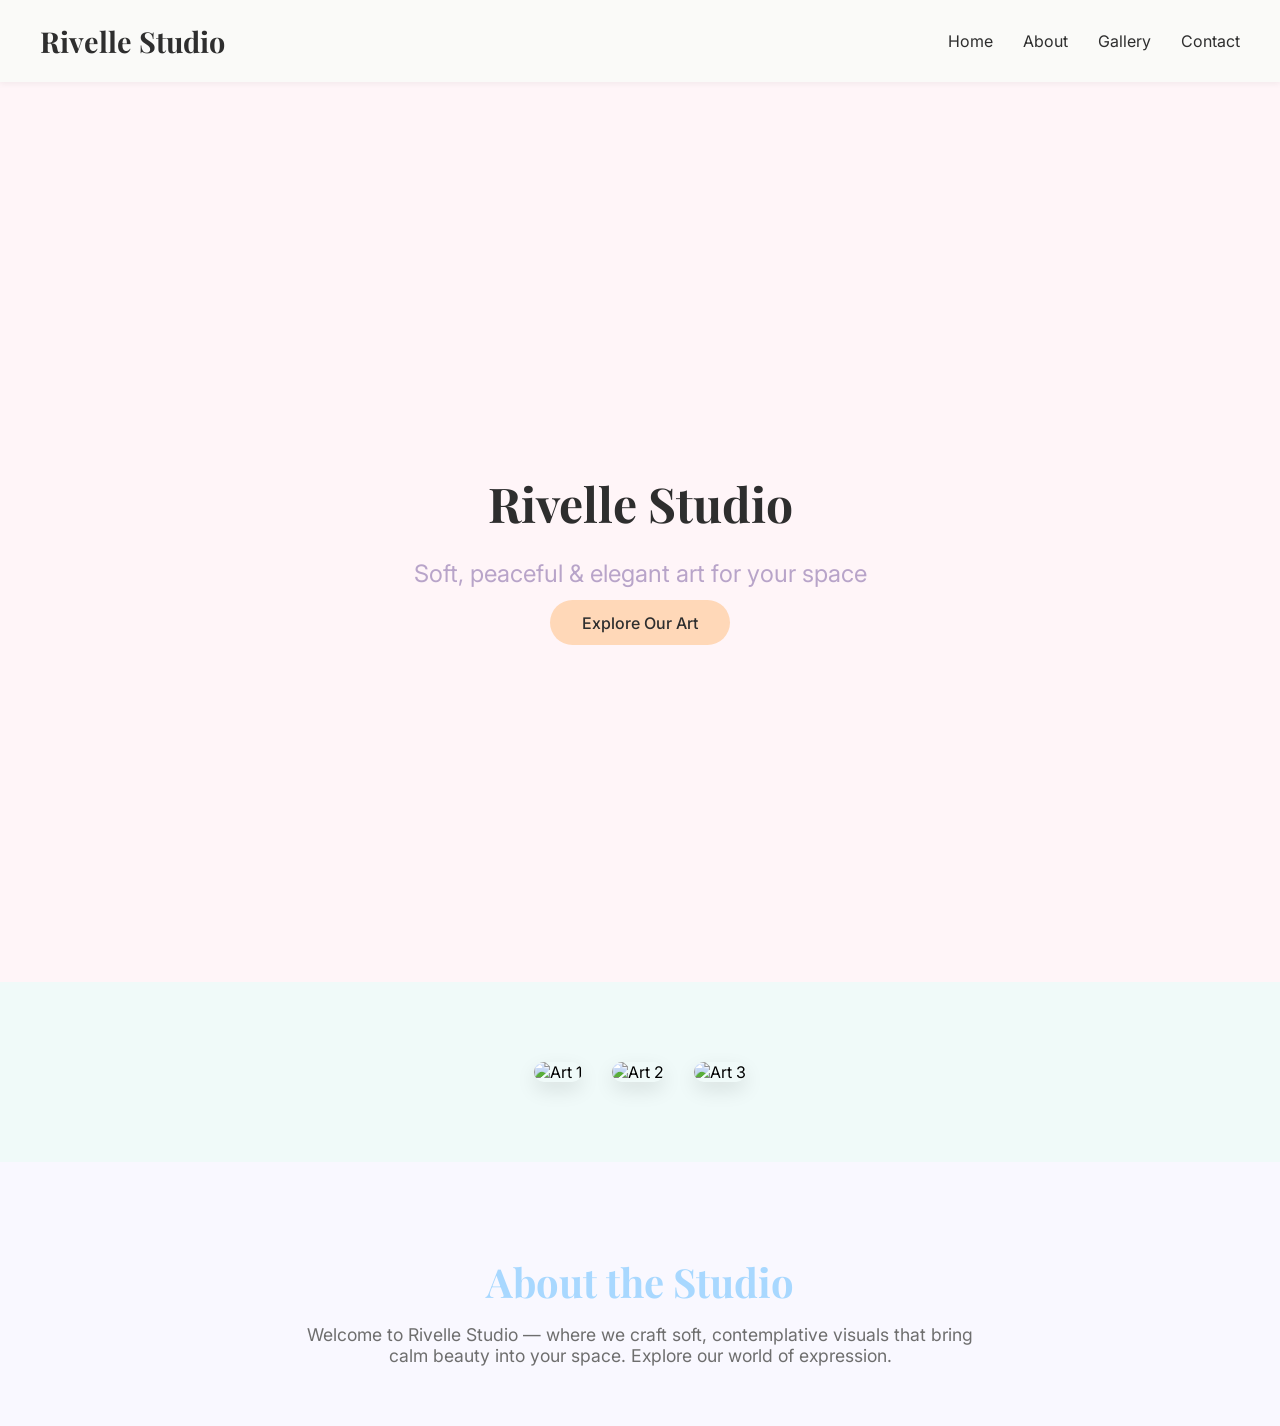
==== index.html @ d803dd53 "Update index.html" ====
<!DOCTYPE html>
<html lang="en">
<head>
<meta charset="UTF-8">
<meta name="viewport" content="width=device-width, initial-scale=1.0">
<title>Rivelle Studio</title>
<style>
@import url('https://fonts.googleapis.com/css2?family=Playfair+Display:wght@400;700&family=Inter:wght@300;400;500&display=swap');
body { margin:0; font-family:'Inter',sans-serif; scroll-behavior:smooth; background:#FDFBF7;}
a{text-decoration:none;color:#2E2E2E;}
#navbar{position:sticky;top:0;width:100%;background:#FAFAF8;box-shadow:0 2px 6px rgba(0,0,0,0.05);}
nav{display:flex;justify-content:space-between;align-items:center;padding:15px 40px;}
.logo{font-family:'Playfair Display',serif;font-size:1.8rem;font-weight:bold;color:#2E2E2E;}
.nav-links{list-style:none;display:flex;gap:30px;}
.nav-links li a:hover{color:#B8A4C9;}
#hero{display:flex;justify-content:center;align-items:center;text-align:center;height:100vh;background:#FFF5F8;padding:0 20px;}
#hero h1{font-family:'Playfair Display',serif;font-size:3rem;margin-bottom:0.5rem;color:#2E2E2E;}
#hero .tagline{font-size:1.5rem;color:#B8A4C9;margin-bottom:1.5rem;}
.btn{background:#FFD8B8;color:#2E2E2E;padding:.8rem 2rem;border:none;border-radius:25px;font-weight:500;transition:background .3s;}
.btn:hover{background:#FFC79A;}
#gallery{padding:80px 20px;display:flex;justify-content:center;flex-wrap:wrap;gap:30px;background:#F0FAF9;}
.gallery-item img{width:100%;max-width:350px;border-radius:15px;box-shadow:0 8px 20px rgba(0,0,0,0.1);transition:transform .3s,box-shadow .3s;}
.gallery-item img:hover{transform:scale(1.05);box-shadow:0 12px 30px rgba(0,0,0,0.15);}
#about{padding:60px 20px;text-align:center;background:#F9F8FF;}
#about h2{font-family:'Playfair Display',serif;font-size:2.5rem;margin-bottom:1rem;color:#A8D8FF;}
#about p{max-width:700px;margin:0 auto;color:#6E6E6E;font-size:1.1rem;}
@media(max-width:768px){#hero h1{font-size:2.5rem}#hero .tagline{font-size:1.2rem}.gallery-item img{max-width:90%}nav{flex-direction:column;gap:15px}.nav-links{flex-direction:column;gap:15px}}
</style>
</head>
<body>

<!-- Navbar -->
<header id="navbar">
<nav>
<div class="logo">Rivelle Studio</div>
<ul class="nav-links">
<li><a href="index.html">Home</a></li>
<li><a href="about.html">About</a></li>
<li><a href="gallery.html">Gallery</a></li>
<li><a href="contact.html">Contact</a></li>
</ul>
</nav>
</header>

<!-- Hero -->
<section id="hero">
<div class="hero-content">
<h1>Rivelle Studio</h1>
<p class="tagline">Soft, peaceful & elegant art for your space</p>
<a href="gallery.html" class="btn">Explore Our Art</a>
</div>
</section>

<!-- Gallery preview -->
<section id="gallery">
<div class="gallery-item"><img src="img1.jpg" alt="Art 1"></div>
<div class="gallery-item"><img src="img2.jpg" alt="Art 2"></div>
<div class="gallery-item"><img src="img3.jpg" alt="Art 3"></div>
</section>

<!-- About preview -->
<section id="about">
<h2>About the Studio</h2>
<p>Welcome to Rivelle Studio — where we craft soft, contemplative visuals that bring calm beauty into your space. Explore our world of expression.</p>
</section>

</body>
</html>
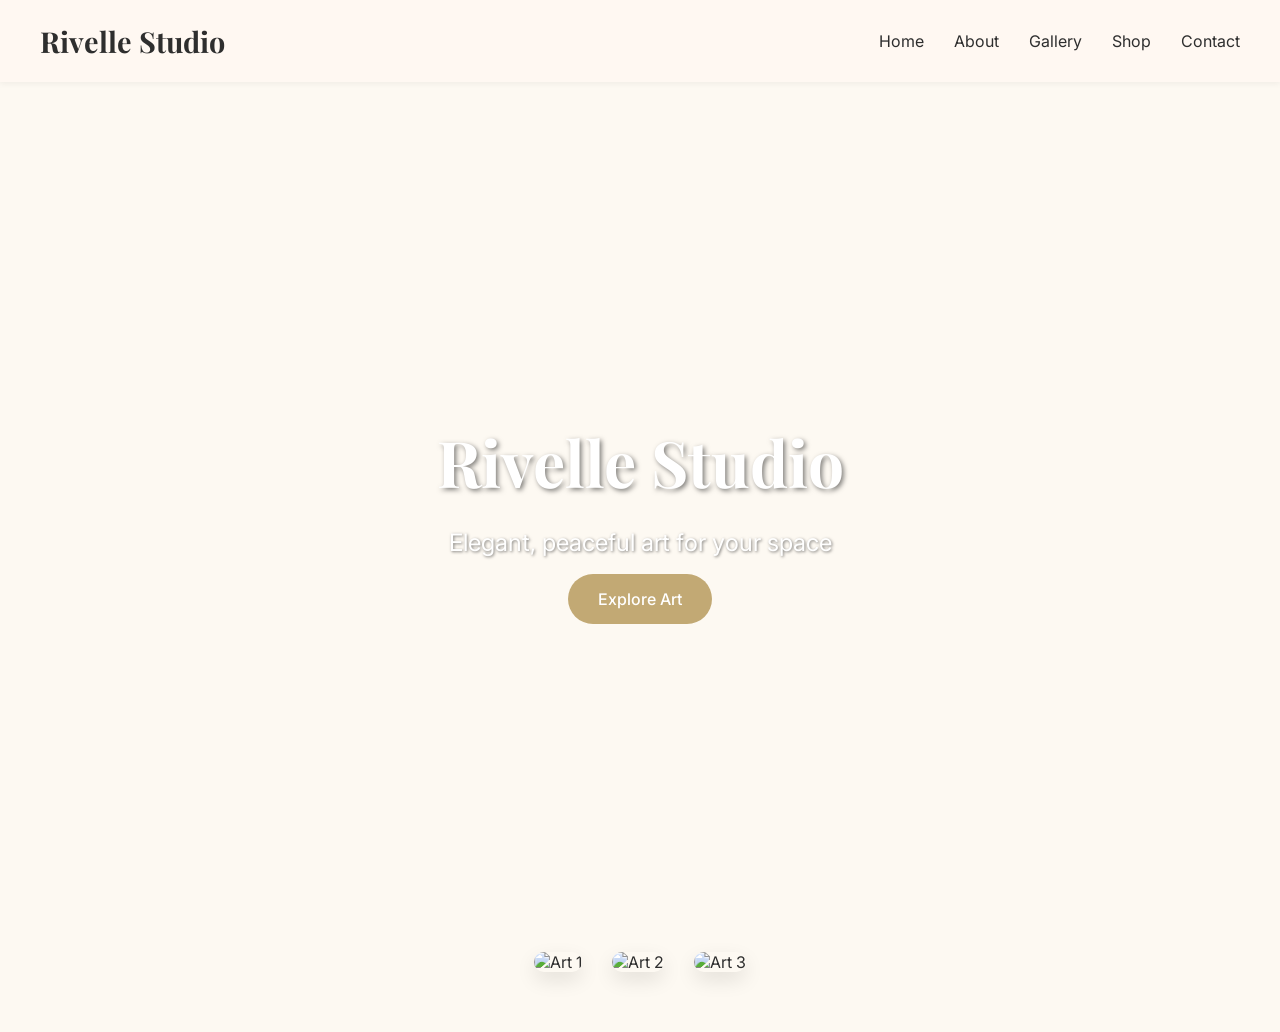
==== commit 5d5b979d: "Update index.html" ====
--- a/index.html
+++ b/index.html
@@ -6,30 +6,31 @@
 <title>Rivelle Studio</title>
 <style>
 @import url('https://fonts.googleapis.com/css2?family=Playfair+Display:wght@400;700&family=Inter:wght@300;400;500&display=swap');
-body { margin:0; font-family:'Inter',sans-serif; scroll-behavior:smooth; background:#FDFBF7;}
+
+body { margin:0; font-family:'Inter',sans-serif; background:#FDF9F2; color:#2E2E2E; scroll-behavior:smooth;}
 a{text-decoration:none;color:#2E2E2E;}
-#navbar{position:sticky;top:0;width:100%;background:#FAFAF8;box-shadow:0 2px 6px rgba(0,0,0,0.05);}
-nav{display:flex;justify-content:space-between;align-items:center;padding:15px 40px;}
-.logo{font-family:'Playfair Display',serif;font-size:1.8rem;font-weight:bold;color:#2E2E2E;}
-.nav-links{list-style:none;display:flex;gap:30px;}
-.nav-links li a:hover{color:#B8A4C9;}
-#hero{display:flex;justify-content:center;align-items:center;text-align:center;height:100vh;background:#FFF5F8;padding:0 20px;}
-#hero h1{font-family:'Playfair Display',serif;font-size:3rem;margin-bottom:0.5rem;color:#2E2E2E;}
-#hero .tagline{font-size:1.5rem;color:#B8A4C9;margin-bottom:1.5rem;}
-.btn{background:#FFD8B8;color:#2E2E2E;padding:.8rem 2rem;border:none;border-radius:25px;font-weight:500;transition:background .3s;}
-.btn:hover{background:#FFC79A;}
-#gallery{padding:80px 20px;display:flex;justify-content:center;flex-wrap:wrap;gap:30px;background:#F0FAF9;}
-.gallery-item img{width:100%;max-width:350px;border-radius:15px;box-shadow:0 8px 20px rgba(0,0,0,0.1);transition:transform .3s,box-shadow .3s;}
-.gallery-item img:hover{transform:scale(1.05);box-shadow:0 12px 30px rgba(0,0,0,0.15);}
-#about{padding:60px 20px;text-align:center;background:#F9F8FF;}
-#about h2{font-family:'Playfair Display',serif;font-size:2.5rem;margin-bottom:1rem;color:#A8D8FF;}
-#about p{max-width:700px;margin:0 auto;color:#6E6E6E;font-size:1.1rem;}
-@media(max-width:768px){#hero h1{font-size:2.5rem}#hero .tagline{font-size:1.2rem}.gallery-item img{max-width:90%}nav{flex-direction:column;gap:15px}.nav-links{flex-direction:column;gap:15px}}
+
+#navbar {position:sticky; top:0; width:100%; background:#FFF8F2; box-shadow:0 2px 6px rgba(0,0,0,0.05);}
+nav{display:flex; justify-content:space-between; align-items:center; padding:15px 40px;}
+.logo{font-family:'Playfair Display', serif; font-size:1.8rem; font-weight:bold;}
+.nav-links{list-style:none; display:flex; gap:30px;}
+.nav-links li a:hover{color:#C2A974;}
+
+#hero{display:flex; justify-content:center; align-items:center; height:90vh; text-align:center; background:url('img_home.jpg') center/cover no-repeat; color:#FFF;}
+#hero h1{font-family:'Playfair Display', serif; font-size:4rem; margin-bottom:1rem; text-shadow:2px 2px 5px rgba(0,0,0,0.5);}
+#hero p{font-size:1.5rem; margin-bottom:2rem; text-shadow:1px 1px 3px rgba(0,0,0,0.5);}
+.btn{background:#C2A974; color:#FFF; padding:15px 30px; border-radius:25px; font-weight:500; transition:0.3s;}
+.btn:hover{background:#B5955F;}
+
+#preview-gallery{display:flex; justify-content:center; gap:30px; flex-wrap:wrap; padding:60px 20px;}
+.preview-item img{width:100%; max-width:300px; border-radius:15px; box-shadow:0 8px 20px rgba(0,0,0,0.1); transition:transform .3s;}
+.preview-item img:hover{transform:scale(1.05);}
+
+@media(max-width:768px){#hero h1{font-size:3rem;}#hero p{font-size:1.2rem;}}
 </style>
 </head>
 <body>
 
-<!-- Navbar -->
 <header id="navbar">
 <nav>
 <div class="logo">Rivelle Studio</div>
@@ -37,31 +38,24 @@
 <li><a href="index.html">Home</a></li>
 <li><a href="about.html">About</a></li>
 <li><a href="gallery.html">Gallery</a></li>
+<li><a href="shop.html">Shop</a></li>
 <li><a href="contact.html">Contact</a></li>
 </ul>
 </nav>
 </header>
 
-<!-- Hero -->
 <section id="hero">
-<div class="hero-content">
+<div>
 <h1>Rivelle Studio</h1>
-<p class="tagline">Soft, peaceful & elegant art for your space</p>
-<a href="gallery.html" class="btn">Explore Our Art</a>
+<p>Elegant, peaceful art for your space</p>
+<a href="gallery.html" class="btn">Explore Art</a>
 </div>
 </section>
 
-<!-- Gallery preview -->
-<section id="gallery">
-<div class="gallery-item"><img src="img1.jpg" alt="Art 1"></div>
-<div class="gallery-item"><img src="img2.jpg" alt="Art 2"></div>
-<div class="gallery-item"><img src="img3.jpg" alt="Art 3"></div>
-</section>
-
-<!-- About preview -->
-<section id="about">
-<h2>About the Studio</h2>
-<p>Welcome to Rivelle Studio — where we craft soft, contemplative visuals that bring calm beauty into your space. Explore our world of expression.</p>
+<section id="preview-gallery">
+<div class="preview-item"><img src="art1.jpg" alt="Art 1"></div>
+<div class="preview-item"><img src="art2.jpg" alt="Art 2"></div>
+<div class="preview-item"><img src="art3.jpg" alt="Art 3"></div>
 </section>
 
 </body>
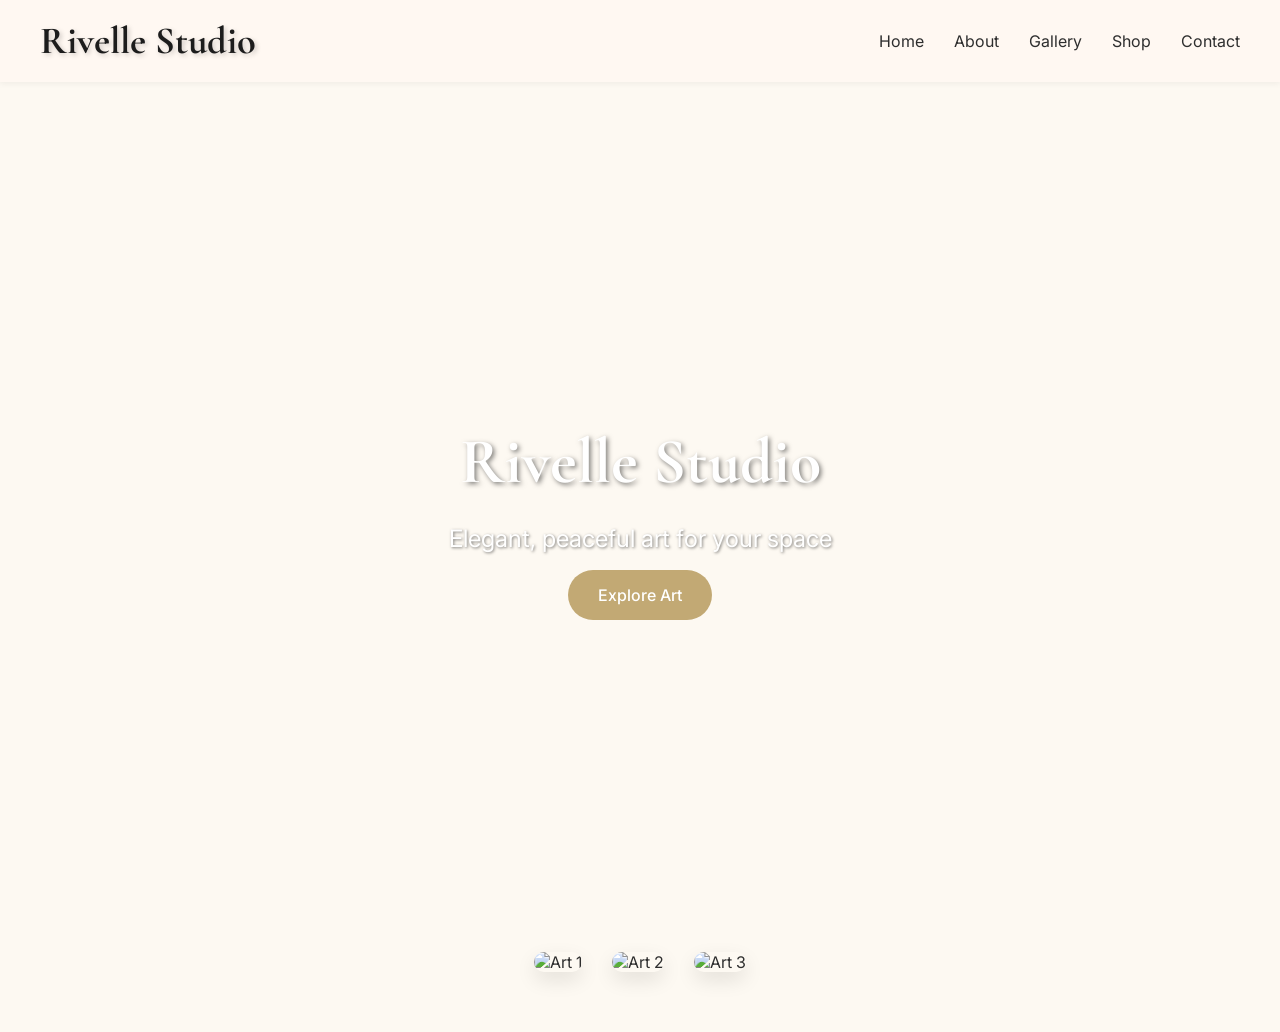
==== commit 983981f2: "Update index.html" ====
--- a/index.html
+++ b/index.html
@@ -5,28 +5,28 @@
 <meta name="viewport" content="width=device-width, initial-scale=1.0">
 <title>Rivelle Studio</title>
 <style>
-@import url('https://fonts.googleapis.com/css2?family=Playfair+Display:wght@400;700&family=Inter:wght@300;400;500&display=swap');
+@import url('https://fonts.googleapis.com/css2?family=Cormorant+Garamond:wght@700&family=Inter:wght@300;400;500&display=swap');
 
 body { margin:0; font-family:'Inter',sans-serif; background:#FDF9F2; color:#2E2E2E; scroll-behavior:smooth;}
 a{text-decoration:none;color:#2E2E2E;}
 
 #navbar {position:sticky; top:0; width:100%; background:#FFF8F2; box-shadow:0 2px 6px rgba(0,0,0,0.05);}
-nav{display:flex; justify-content:space-between; align-items:center; padding:15px 40px;}
-.logo{font-family:'Playfair Display', serif; font-size:1.8rem; font-weight:bold;}
+nav {display:flex; justify-content:space-between; align-items:center; padding:15px 40px;}
+.logo { font-family:'Cormorant Garamond', serif; font-size:2.4rem; font-weight:700; color:#1C1C1C; text-shadow:2px 2px 5px rgba(0,0,0,0.2);}
 .nav-links{list-style:none; display:flex; gap:30px;}
-.nav-links li a:hover{color:#C2A974;}
+.nav-links li a:hover { color:#C2A974; }
 
-#hero{display:flex; justify-content:center; align-items:center; height:90vh; text-align:center; background:url('img_home.jpg') center/cover no-repeat; color:#FFF;}
-#hero h1{font-family:'Playfair Display', serif; font-size:4rem; margin-bottom:1rem; text-shadow:2px 2px 5px rgba(0,0,0,0.5);}
-#hero p{font-size:1.5rem; margin-bottom:2rem; text-shadow:1px 1px 3px rgba(0,0,0,0.5);}
-.btn{background:#C2A974; color:#FFF; padding:15px 30px; border-radius:25px; font-weight:500; transition:0.3s;}
-.btn:hover{background:#B5955F;}
+#hero { display:flex; justify-content:center; align-items:center; height:90vh; text-align:center; background: url('images/img_home.jpg') center/cover no-repeat; color:#FFF;}
+#hero h1 { font-family:'Cormorant Garamond', serif; font-size:4rem; margin-bottom:1rem; text-shadow:2px 2px 5px rgba(0,0,0,0.5);}
+#hero p { font-size:1.5rem; margin-bottom:2rem; text-shadow:1px 1px 3px rgba(0,0,0,0.5);}
+.btn { background:#C2A974; color:#FFF; padding:15px 30px; border-radius:25px; font-weight:500; transition:0.3s;}
+.btn:hover { background:#A98C5B; }
 
-#preview-gallery{display:flex; justify-content:center; gap:30px; flex-wrap:wrap; padding:60px 20px;}
-.preview-item img{width:100%; max-width:300px; border-radius:15px; box-shadow:0 8px 20px rgba(0,0,0,0.1); transition:transform .3s;}
-.preview-item img:hover{transform:scale(1.05);}
+#preview-gallery { display:flex; justify-content:center; gap:30px; flex-wrap:wrap; padding:60px 20px;}
+.preview-item img { width:100%; max-width:300px; border-radius:15px; box-shadow:0 8px 20px rgba(0,0,0,0.1); transition:transform .3s;}
+.preview-item img:hover { transform:scale(1.05); }
 
-@media(max-width:768px){#hero h1{font-size:3rem;}#hero p{font-size:1.2rem;}}
+@media(max-width:768px){ #hero h1{font-size:3rem;} #hero p{font-size:1.2rem;} }
 </style>
 </head>
 <body>
@@ -53,9 +53,9 @@
 </section>
 
 <section id="preview-gallery">
-<div class="preview-item"><img src="art1.jpg" alt="Art 1"></div>
-<div class="preview-item"><img src="art2.jpg" alt="Art 2"></div>
-<div class="preview-item"><img src="art3.jpg" alt="Art 3"></div>
+<div class="preview-item"><img src="images/art1.jpg" alt="Art 1"></div>
+<div class="preview-item"><img src="images/art2.jpg" alt="Art 2"></div>
+<div class="preview-item"><img src="images/art3.jpg" alt="Art 3"></div>
 </section>
 
 </body>
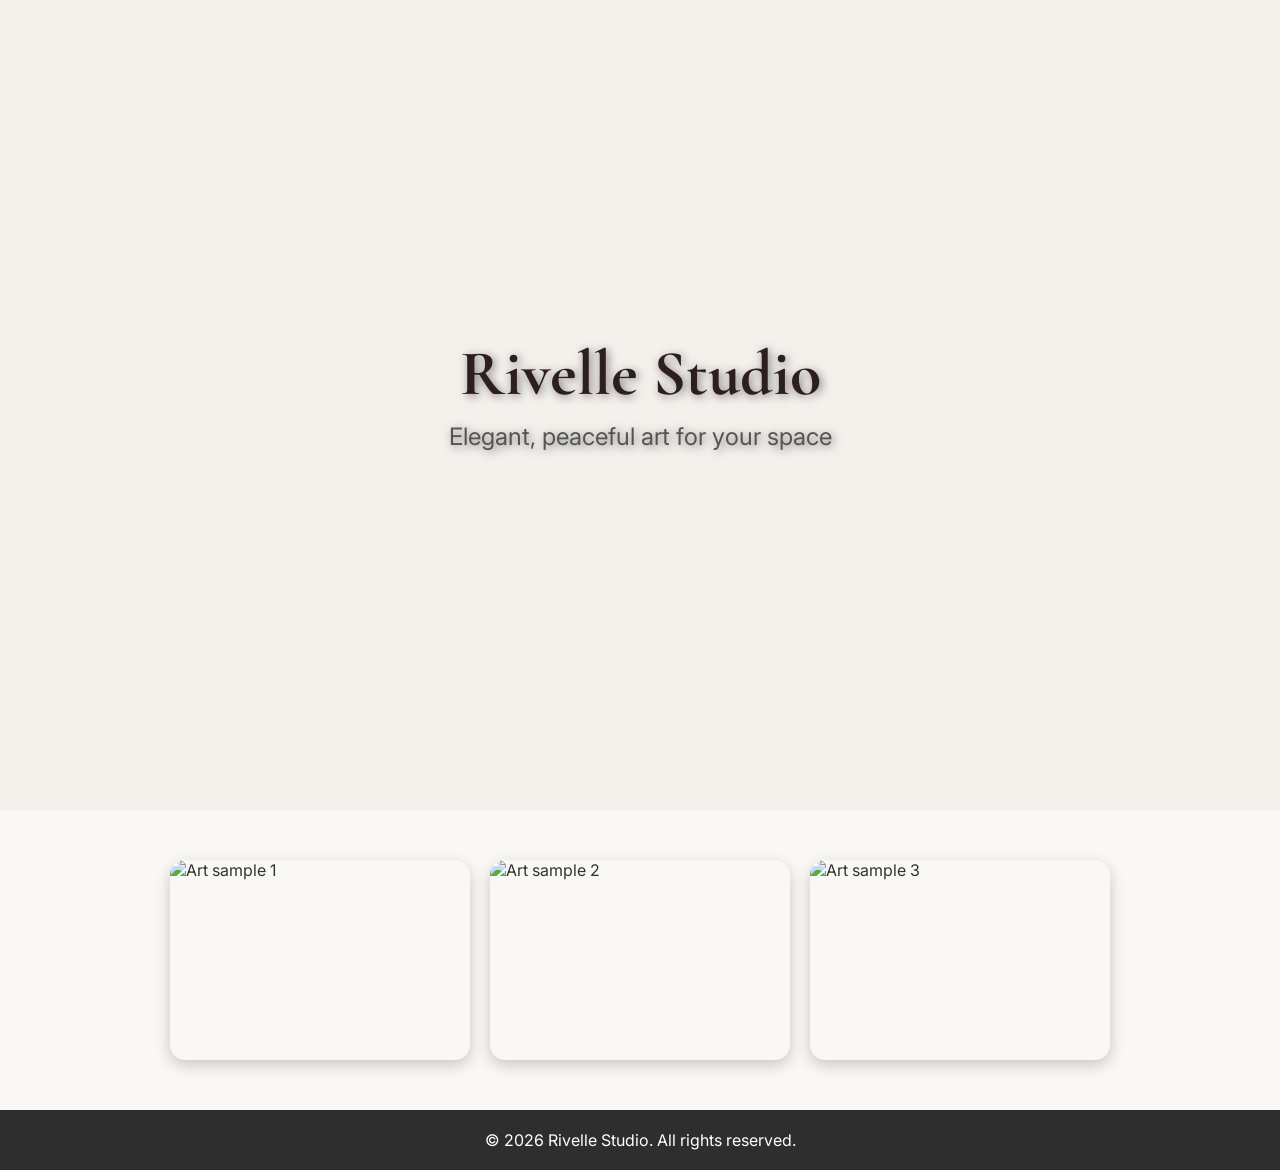
==== commit 545ef72c: "Update index.html" ====
--- a/index.html
+++ b/index.html
@@ -1,62 +1,103 @@
 <!DOCTYPE html>
 <html lang="en">
 <head>
-<meta charset="UTF-8">
-<meta name="viewport" content="width=device-width, initial-scale=1.0">
-<title>Rivelle Studio</title>
-<style>
-@import url('https://fonts.googleapis.com/css2?family=Cormorant+Garamond:wght@700&family=Inter:wght@300;400;500&display=swap');
+    <meta charset="UTF-8">
+    <meta name="viewport" content="width=device-width, initial-scale=1.0">
+    <title>Rivelle Studio</title>
+    <!-- Google Fonts for elegance -->
+    <link href="https://fonts.googleapis.com/css2?family=Cormorant+Garamond:wght@400;500;600&family=Inter:wght@300;400;500&display=swap" rel="stylesheet">
+    <style>
+        /* General body styling */
+        body {
+            margin: 0;
+            font-family: 'Inter', sans-serif;
+            background-color: #F4F1ED; /* soft ash background */
+            color: #333;
+        }
 
-body { margin:0; font-family:'Inter',sans-serif; background:#FDF9F2; color:#2E2E2E; scroll-behavior:smooth;}
-a{text-decoration:none;color:#2E2E2E;}
+        /* Header section */
+        header {
+            position: relative;
+            text-align: center;
+            color: white;
+        }
 
-#navbar {position:sticky; top:0; width:100%; background:#FFF8F2; box-shadow:0 2px 6px rgba(0,0,0,0.05);}
-nav {display:flex; justify-content:space-between; align-items:center; padding:15px 40px;}
-.logo { font-family:'Cormorant Garamond', serif; font-size:2.4rem; font-weight:700; color:#1C1C1C; text-shadow:2px 2px 5px rgba(0,0,0,0.2);}
-.nav-links{list-style:none; display:flex; gap:30px;}
-.nav-links li a:hover { color:#C2A974; }
+        /* Hero background image */
+        .hero {
+            background-image: url('https://images.unsplash.com/photo-1511671782779-c97d3d27a1d4?auto=format&fit=crop&w=1470&q=80'); 
+            background-size: cover;
+            background-position: center;
+            height: 90vh;
+            display: flex;
+            flex-direction: column;
+            justify-content: center;
+            align-items: center;
+            text-shadow: 2px 2px 10px rgba(0,0,0,0.5);
+        }
 
-#hero { display:flex; justify-content:center; align-items:center; height:90vh; text-align:center; background: url('images/img_home.jpg') center/cover no-repeat; color:#FFF;}
-#hero h1 { font-family:'Cormorant Garamond', serif; font-size:4rem; margin-bottom:1rem; text-shadow:2px 2px 5px rgba(0,0,0,0.5);}
-#hero p { font-size:1.5rem; margin-bottom:2rem; text-shadow:1px 1px 3px rgba(0,0,0,0.5);}
-.btn { background:#C2A974; color:#FFF; padding:15px 30px; border-radius:25px; font-weight:500; transition:0.3s;}
-.btn:hover { background:#A98C5B; }
+        .hero h1 {
+            font-family: 'Cormorant Garamond', serif;
+            font-size: 4em;
+            margin: 0;
+            color: #2E1F1F; /* pastel brown-ish */
+        }
 
-#preview-gallery { display:flex; justify-content:center; gap:30px; flex-wrap:wrap; padding:60px 20px;}
-.preview-item img { width:100%; max-width:300px; border-radius:15px; box-shadow:0 8px 20px rgba(0,0,0,0.1); transition:transform .3s;}
-.preview-item img:hover { transform:scale(1.05); }
+        .hero p {
+            font-size: 1.5em;
+            margin-top: 10px;
+            color: #555; /* soft black/grey */
+        }
 
-@media(max-width:768px){ #hero h1{font-size:3rem;} #hero p{font-size:1.2rem;} }
-</style>
+        /* Section for images */
+        .gallery {
+            display: flex;
+            justify-content: center;
+            gap: 20px;
+            flex-wrap: wrap;
+            padding: 50px 20px;
+            background-color: #FAF8F5; /* soft white-ish */
+        }
+
+        .gallery img {
+            width: 300px;
+            height: 200px;
+            object-fit: cover;
+            border-radius: 15px;
+            box-shadow: 0 5px 15px rgba(0,0,0,0.2);
+            transition: transform 0.3s;
+        }
+
+        .gallery img:hover {
+            transform: scale(1.05);
+        }
+
+        /* Footer */
+        footer {
+            text-align: center;
+            padding: 20px;
+            background-color: #2E2E2E; /* dark ash/black */
+            color: white;
+        }
+
+    </style>
 </head>
 <body>
 
-<header id="navbar">
-<nav>
-<div class="logo">Rivelle Studio</div>
-<ul class="nav-links">
-<li><a href="index.html">Home</a></li>
-<li><a href="about.html">About</a></li>
-<li><a href="gallery.html">Gallery</a></li>
-<li><a href="shop.html">Shop</a></li>
-<li><a href="contact.html">Contact</a></li>
-</ul>
-</nav>
-</header>
+    <header class="hero">
+        <h1>Rivelle Studio</h1>
+        <p>Elegant, peaceful art for your space</p>
+    </header>
 
-<section id="hero">
-<div>
-<h1>Rivelle Studio</h1>
-<p>Elegant, peaceful art for your space</p>
-<a href="gallery.html" class="btn">Explore Art</a>
-</div>
-</section>
+    <!-- Gallery Section -->
+    <section class="gallery">
+        <img src="https://images.unsplash.com/photo-1513104890138-7c749659a591?auto=format&fit=crop&w=800&q=80" alt="Art sample 1">
+        <img src="https://images.unsplash.com/photo-1533227268428-f9ed0900fb3b?auto=format&fit=crop&w=800&q=80" alt="Art sample 2">
+        <img src="https://images.unsplash.com/photo-1496317899792-9d7dbcd928a1?auto=format&fit=crop&w=800&q=80" alt="Art sample 3">
+    </section>
 
-<section id="preview-gallery">
-<div class="preview-item"><img src="images/art1.jpg" alt="Art 1"></div>
-<div class="preview-item"><img src="images/art2.jpg" alt="Art 2"></div>
-<div class="preview-item"><img src="images/art3.jpg" alt="Art 3"></div>
-</section>
+    <footer>
+        &copy; 2026 Rivelle Studio. All rights reserved.
+    </footer>
 
 </body>
 </html>
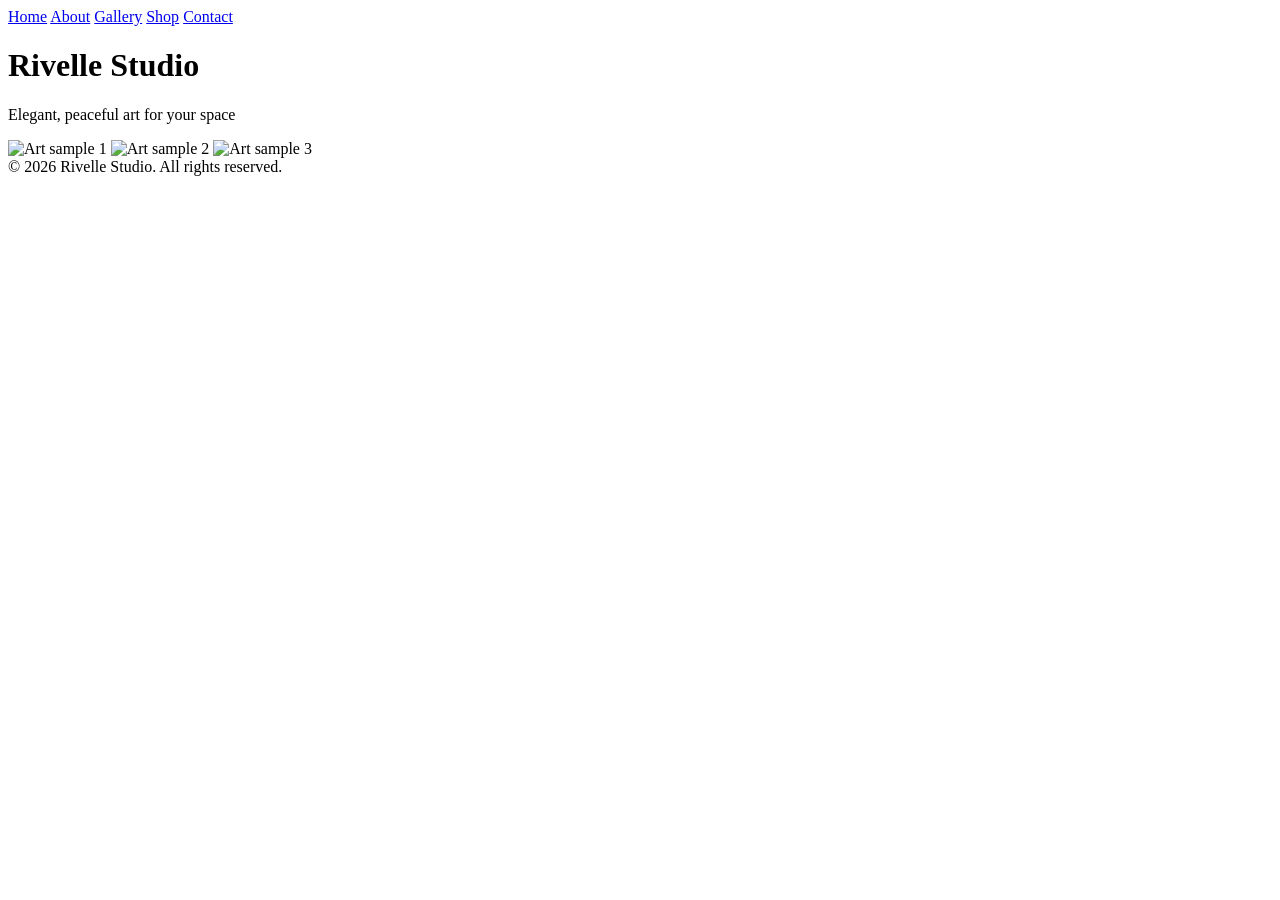
==== commit 227ded1e: "Update index.html" ====
--- a/index.html
+++ b/index.html
@@ -3,96 +3,28 @@
 <head>
     <meta charset="UTF-8">
     <meta name="viewport" content="width=device-width, initial-scale=1.0">
-    <title>Rivelle Studio</title>
-    <!-- Google Fonts for elegance -->
-    <link href="https://fonts.googleapis.com/css2?family=Cormorant+Garamond:wght@400;500;600&family=Inter:wght@300;400;500&display=swap" rel="stylesheet">
-    <style>
-        /* General body styling */
-        body {
-            margin: 0;
-            font-family: 'Inter', sans-serif;
-            background-color: #F4F1ED; /* soft ash background */
-            color: #333;
-        }
-
-        /* Header section */
-        header {
-            position: relative;
-            text-align: center;
-            color: white;
-        }
-
-        /* Hero background image */
-        .hero {
-            background-image: url('https://images.unsplash.com/photo-1511671782779-c97d3d27a1d4?auto=format&fit=crop&w=1470&q=80'); 
-            background-size: cover;
-            background-position: center;
-            height: 90vh;
-            display: flex;
-            flex-direction: column;
-            justify-content: center;
-            align-items: center;
-            text-shadow: 2px 2px 10px rgba(0,0,0,0.5);
-        }
-
-        .hero h1 {
-            font-family: 'Cormorant Garamond', serif;
-            font-size: 4em;
-            margin: 0;
-            color: #2E1F1F; /* pastel brown-ish */
-        }
-
-        .hero p {
-            font-size: 1.5em;
-            margin-top: 10px;
-            color: #555; /* soft black/grey */
-        }
-
-        /* Section for images */
-        .gallery {
-            display: flex;
-            justify-content: center;
-            gap: 20px;
-            flex-wrap: wrap;
-            padding: 50px 20px;
-            background-color: #FAF8F5; /* soft white-ish */
-        }
-
-        .gallery img {
-            width: 300px;
-            height: 200px;
-            object-fit: cover;
-            border-radius: 15px;
-            box-shadow: 0 5px 15px rgba(0,0,0,0.2);
-            transition: transform 0.3s;
-        }
-
-        .gallery img:hover {
-            transform: scale(1.05);
-        }
-
-        /* Footer */
-        footer {
-            text-align: center;
-            padding: 20px;
-            background-color: #2E2E2E; /* dark ash/black */
-            color: white;
-        }
-
-    </style>
+    <title>Rivelle Studio - Home</title>
+    <link rel="stylesheet" href="style.css">
 </head>
 <body>
+
+    <nav>
+        <a href="index.html">Home</a>
+        <a href="about.html">About</a>
+        <a href="gallery.html">Gallery</a>
+        <a href="shop.html">Shop</a>
+        <a href="contact.html">Contact</a>
+    </nav>
 
     <header class="hero">
         <h1>Rivelle Studio</h1>
         <p>Elegant, peaceful art for your space</p>
     </header>
 
-    <!-- Gallery Section -->
     <section class="gallery">
-        <img src="https://images.unsplash.com/photo-1513104890138-7c749659a591?auto=format&fit=crop&w=800&q=80" alt="Art sample 1">
-        <img src="https://images.unsplash.com/photo-1533227268428-f9ed0900fb3b?auto=format&fit=crop&w=800&q=80" alt="Art sample 2">
-        <img src="https://images.unsplash.com/photo-1496317899792-9d7dbcd928a1?auto=format&fit=crop&w=800&q=80" alt="Art sample 3">
+        <img src="https://images.unsplash.com/photo-1533227268428-f9ed0900fb3b?auto=format&fit=crop&w=800&q=80" alt="Art sample 1">
+        <img src="https://images.unsplash.com/photo-1496317899792-9d7dbcd928a1?auto=format&fit=crop&w=800&q=80" alt="Art sample 2">
+        <img src="https://images.unsplash.com/photo-1513104890138-7c749659a591?auto=format&fit=crop&w=800&q=80" alt="Art sample 3">
     </section>
 
     <footer>
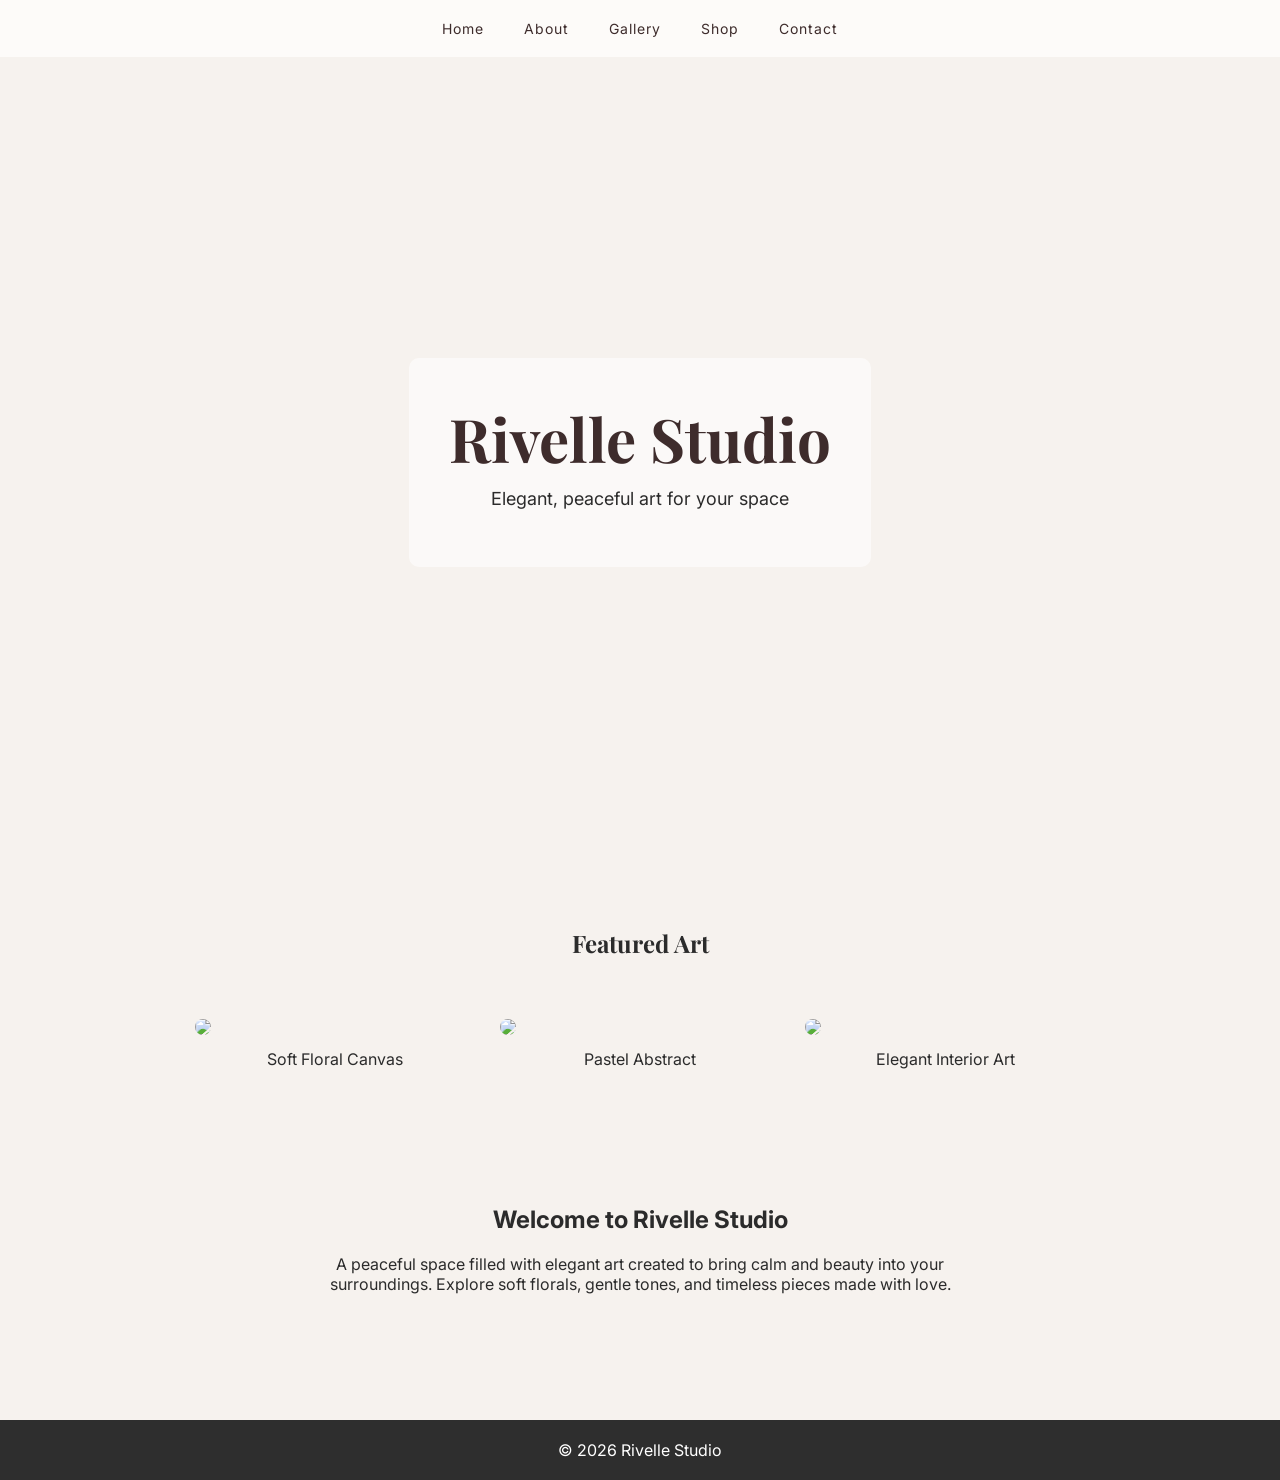
==== commit 4542e84b: "Update index.html" ====
--- a/index.html
+++ b/index.html
@@ -1,35 +1,173 @@
 <!DOCTYPE html>
 <html lang="en">
 <head>
-    <meta charset="UTF-8">
-    <meta name="viewport" content="width=device-width, initial-scale=1.0">
-    <title>Rivelle Studio - Home</title>
-    <link rel="stylesheet" href="style.css">
+<meta charset="UTF-8">
+<meta name="viewport" content="width=device-width, initial-scale=1.0">
+<title>Rivelle Studio</title>
+
+<link href="https://fonts.googleapis.com/css2?family=Playfair+Display:wght@400;600&family=Inter:wght@300;400&display=swap" rel="stylesheet">
+
+<style>
+
+body {
+    margin: 0;
+    font-family: 'Inter', sans-serif;
+    background-color: #F6F2EE;
+    color: #2B2B2B;
+}
+
+/* NAVBAR */
+nav {
+    display: flex;
+    justify-content: center;
+    gap: 40px;
+    padding: 20px;
+    background-color: #FDFBF9;
+    position: sticky;
+    top: 0;
+}
+
+nav a {
+    text-decoration: none;
+    color: #3E2C2C;
+    font-size: 14px;
+    letter-spacing: 1px;
+}
+
+nav a:hover {
+    opacity: 0.6;
+}
+
+/* HERO SECTION */
+.hero {
+    height: 90vh;
+    background-image: url('https://images.unsplash.com/photo-1618221195710-dd6b41faaea6?auto=format&fit=crop&w=1470&q=80');
+    background-size: cover;
+    background-position: center;
+    display: flex;
+    align-items: center;
+    justify-content: center;
+    text-align: center;
+}
+
+.hero-content {
+    background: rgba(255,255,255,0.6);
+    padding: 40px;
+    border-radius: 10px;
+}
+
+.hero h1 {
+    font-family: 'Playfair Display', serif;
+    font-size: 60px;
+    margin: 0;
+    color: #3E2C2C;
+}
+
+.hero p {
+    font-size: 18px;
+    margin-top: 10px;
+}
+
+/* SECTION TITLE */
+.section-title {
+    text-align: center;
+    margin-top: 60px;
+    font-family: 'Playfair Display', serif;
+}
+
+/* FEATURED ART */
+.art-section {
+    display: flex;
+    justify-content: center;
+    gap: 25px;
+    padding: 40px;
+    flex-wrap: wrap;
+}
+
+.art-card {
+    width: 280px;
+}
+
+.art-card img {
+    width: 100%;
+    border-radius: 10px;
+}
+
+.art-card p {
+    text-align: center;
+    margin-top: 10px;
+}
+
+/* ABOUT PREVIEW */
+.about-preview {
+    text-align: center;
+    padding: 60px 20px;
+    max-width: 700px;
+    margin: auto;
+}
+
+/* FOOTER */
+footer {
+    text-align: center;
+    padding: 20px;
+    background-color: #2E2E2E;
+    color: white;
+    margin-top: 50px;
+}
+
+</style>
 </head>
+
 <body>
 
-    <nav>
-        <a href="index.html">Home</a>
-        <a href="about.html">About</a>
-        <a href="gallery.html">Gallery</a>
-        <a href="shop.html">Shop</a>
-        <a href="contact.html">Contact</a>
-    </nav>
+<nav>
+    <a href="#">Home</a>
+    <a href="#">About</a>
+    <a href="#">Gallery</a>
+    <a href="#">Shop</a>
+    <a href="#">Contact</a>
+</nav>
 
-    <header class="hero">
+<!-- HERO -->
+<section class="hero">
+    <div class="hero-content">
         <h1>Rivelle Studio</h1>
         <p>Elegant, peaceful art for your space</p>
-    </header>
+    </div>
+</section>
 
-    <section class="gallery">
-        <img src="https://images.unsplash.com/photo-1533227268428-f9ed0900fb3b?auto=format&fit=crop&w=800&q=80" alt="Art sample 1">
-        <img src="https://images.unsplash.com/photo-1496317899792-9d7dbcd928a1?auto=format&fit=crop&w=800&q=80" alt="Art sample 2">
-        <img src="https://images.unsplash.com/photo-1513104890138-7c749659a591?auto=format&fit=crop&w=800&q=80" alt="Art sample 3">
-    </section>
+<!-- FEATURED -->
+<h2 class="section-title">Featured Art</h2>
 
-    <footer>
-        &copy; 2026 Rivelle Studio. All rights reserved.
-    </footer>
+<div class="art-section">
+    <div class="art-card">
+        <img src="https://images.unsplash.com/photo-1580136579312-94651dfd596d?auto=format&fit=crop&w=800&q=80">
+        <p>Soft Floral Canvas</p>
+    </div>
+
+    <div class="art-card">
+        <img src="https://images.unsplash.com/photo-1579783902614-a3fb3927b6a5?auto=format&fit=crop&w=800&q=80">
+        <p>Pastel Abstract</p>
+    </div>
+
+    <div class="art-card">
+        <img src="https://images.unsplash.com/photo-1600585154340-be6161a56a0c?auto=format&fit=crop&w=800&q=80">
+        <p>Elegant Interior Art</p>
+    </div>
+</div>
+
+<!-- ABOUT -->
+<div class="about-preview">
+    <h2>Welcome to Rivelle Studio</h2>
+    <p>
+        A peaceful space filled with elegant art created to bring calm and beauty into your surroundings.
+        Explore soft florals, gentle tones, and timeless pieces made with love.
+    </p>
+</div>
+
+<footer>
+    © 2026 Rivelle Studio
+</footer>
 
 </body>
 </html>
